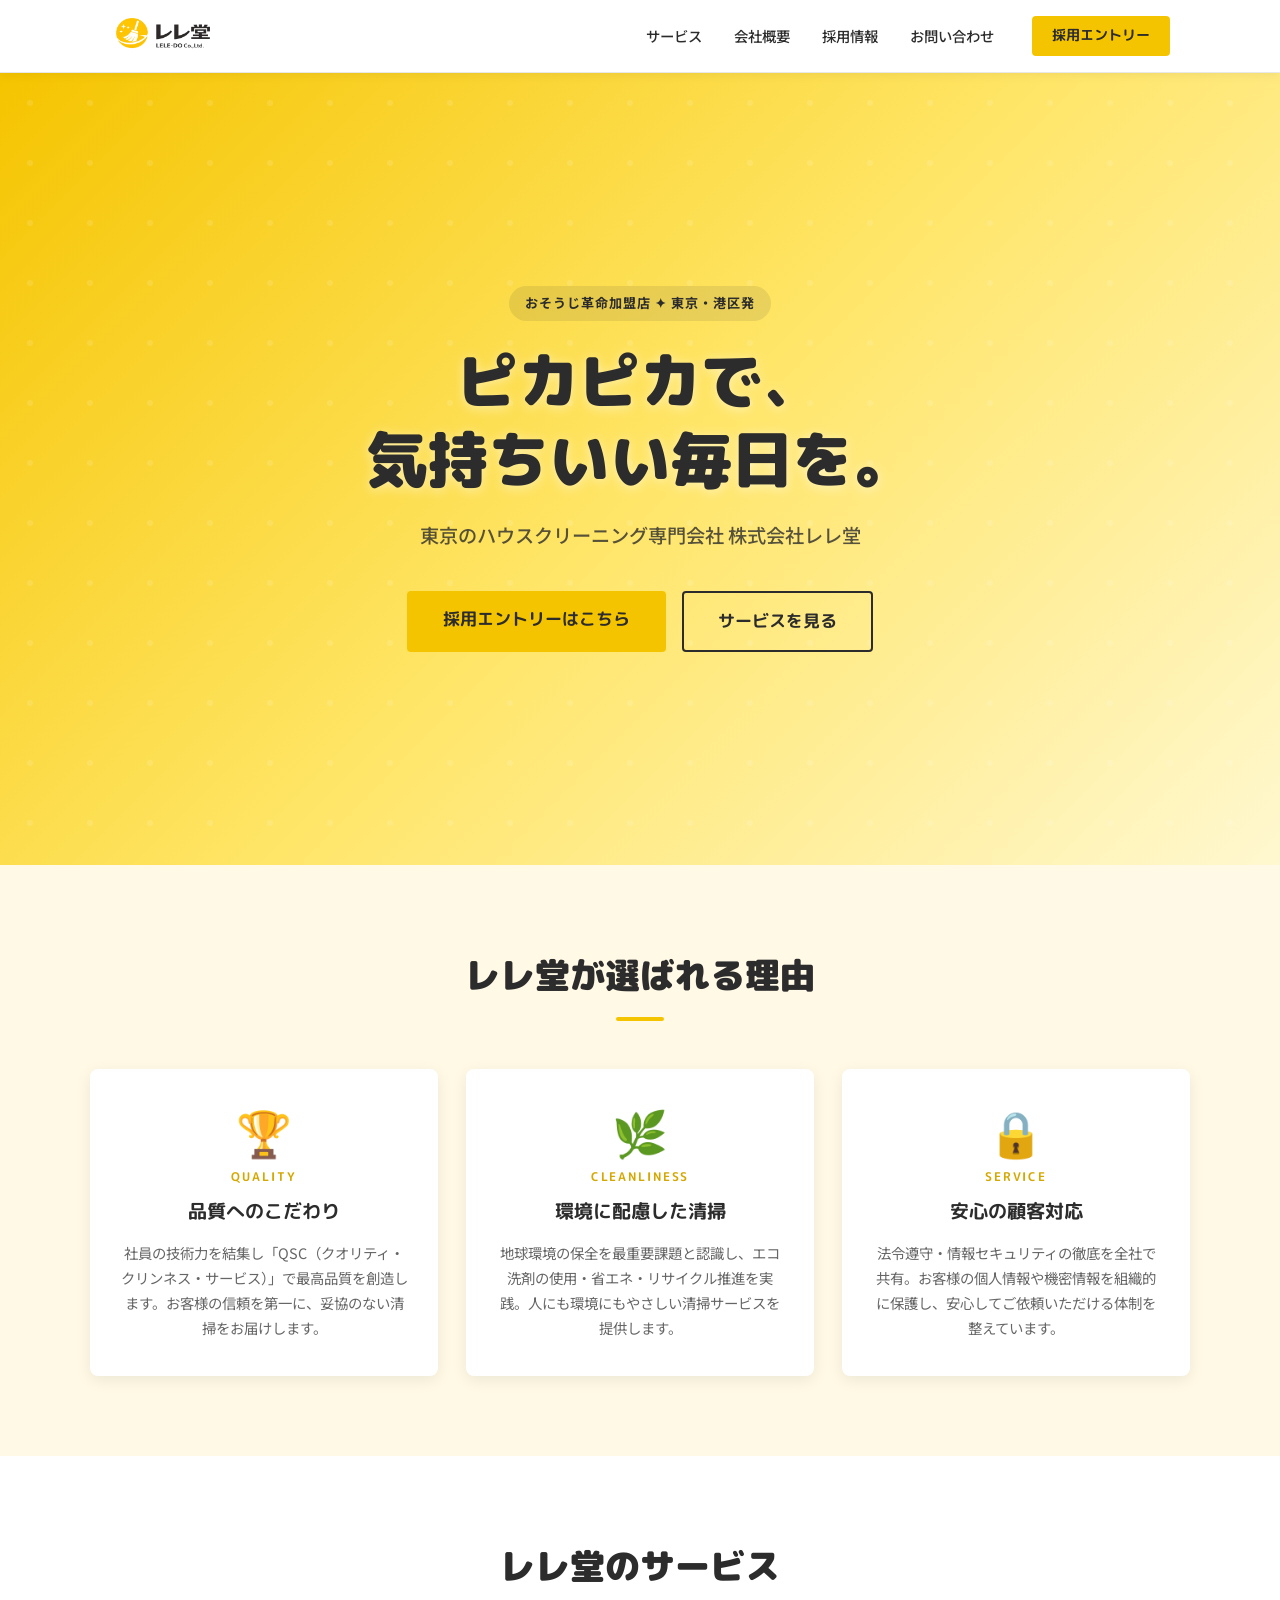
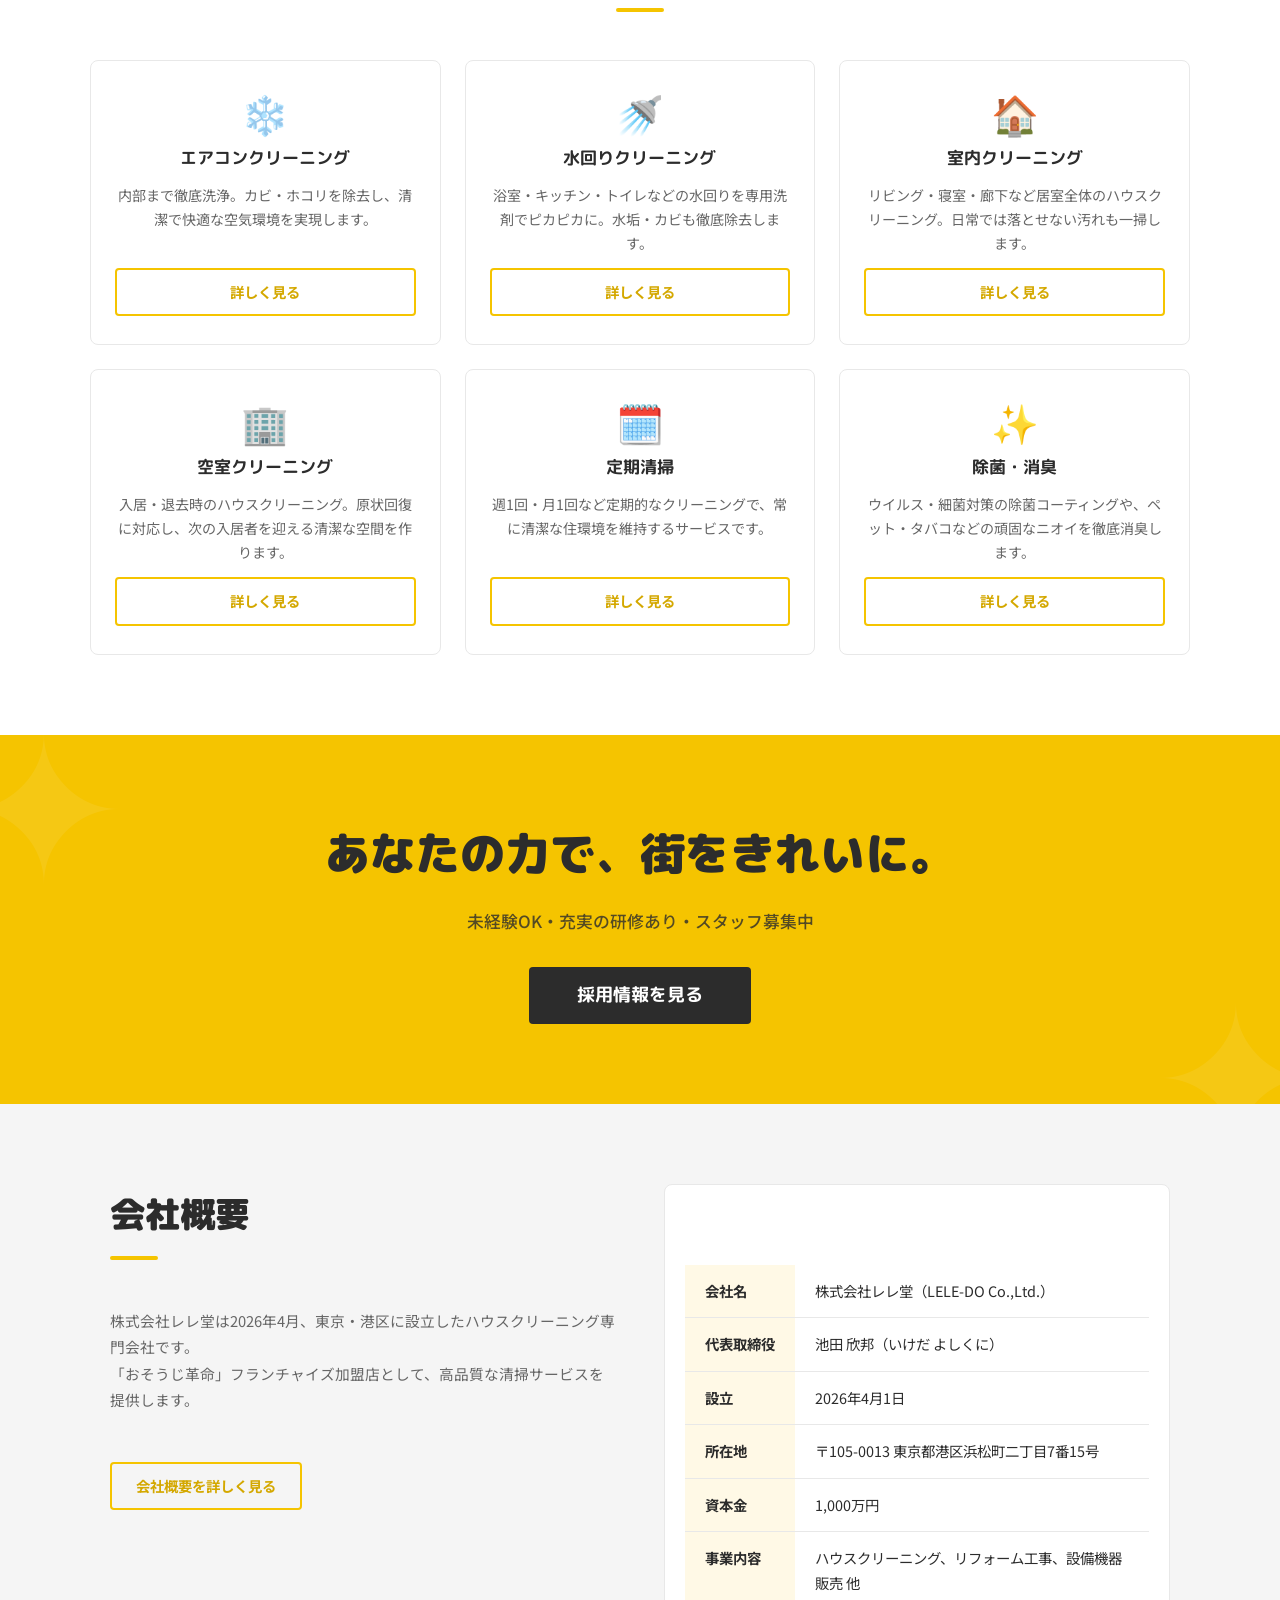
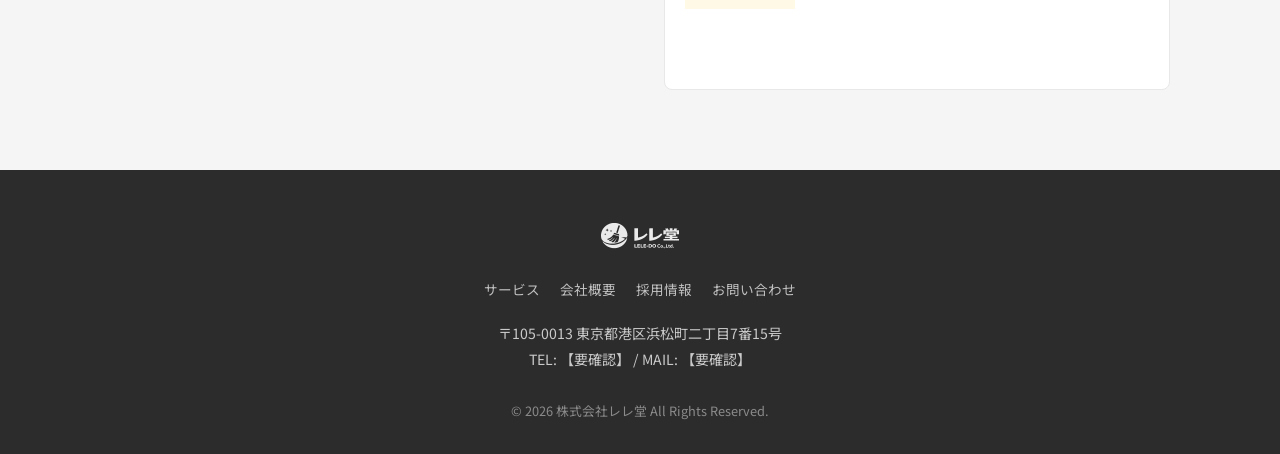
==== index.html @ 49ca3d60 "initial commit: レレ堂 Webサイト初回実装" ====
<!DOCTYPE html>
<html lang="ja">
<head>
  <meta charset="UTF-8">
  <meta name="viewport" content="width=device-width, initial-scale=1.0">
  <meta name="description" content="株式会社レレ堂は東京を拠点とするハウスクリーニング専門会社です。QSC（クオリティ・クリンネス・サービス）で最高品質の清掃サービスをご提供します。">
  <link rel="icon" href="images/logo_icon.png" type="image/png">
  <title>株式会社レレ堂 | ハウスクリーニング専門 東京</title>
  <link rel="stylesheet" href="css/style.css">
</head>
<body>

  <!-- ===================== ヘッダー ===================== -->
  <header class="site-header">
    <div class="header-inner">
      <a href="index.html" class="logo">
        <img src="images/logo_full.png" alt="レレ堂" height="48">
      </a>
      <nav class="global-nav">
        <ul>
          <li><a href="service.html">サービス</a></li>
          <li><a href="company.html">会社概要</a></li>
          <li><a href="recruit.html">採用情報</a></li>
          <li><a href="contact.html">お問い合わせ</a></li>
        </ul>
      </nav>
      <a href="recruit.html#entry" class="btn-primary btn-header-cta">採用エントリー</a>
      <button class="hamburger" aria-label="メニューを開く" aria-expanded="false">☰</button>
    </div>
    <!-- モバイルナビ -->
    <nav class="mobile-nav" aria-label="モバイルメニュー">
      <ul>
        <li><a href="service.html">サービス</a></li>
        <li><a href="company.html">会社概要</a></li>
        <li><a href="recruit.html">採用情報</a></li>
        <li><a href="contact.html">お問い合わせ</a></li>
      </ul>
      <a href="recruit.html#entry" class="btn-primary">採用エントリー</a>
    </nav>
  </header>

  <main>

    <!-- ===================== ヒーローセクション ===================== -->
    <section class="hero">
      <div class="hero-inner fade-in">
        <span class="hero-badge">おそうじ革命加盟店 ✦ 東京・港区発</span>
        <h1>ピカピカで、<br>気持ちいい毎日を。</h1>
        <p>東京のハウスクリーニング専門会社 株式会社レレ堂</p>
        <div class="hero-cta">
          <a href="recruit.html#entry" class="btn-primary">採用エントリーはこちら</a>
          <a href="service.html" class="btn-secondary">サービスを見る</a>
        </div>
      </div>
    </section>

    <!-- ===================== 特徴3点セクション ===================== -->
    <section class="features">
      <h2 class="section-title fade-in">レレ堂が選ばれる理由</h2>
      <div class="features-grid">

        <div class="feature-card fade-in fade-in-delay-1">
          <div class="feature-icon">🏆</div>
          <div class="feature-label">Quality</div>
          <h3>品質へのこだわり</h3>
          <p>社員の技術力を結集し「QSC（クオリティ・クリンネス・サービス）」で最高品質を創造します。お客様の信頼を第一に、妥協のない清掃をお届けします。</p>
        </div>

        <div class="feature-card fade-in fade-in-delay-2">
          <div class="feature-icon">🌿</div>
          <div class="feature-label">Cleanliness</div>
          <h3>環境に配慮した清掃</h3>
          <p>地球環境の保全を最重要課題と認識し、エコ洗剤の使用・省エネ・リサイクル推進を実践。人にも環境にもやさしい清掃サービスを提供します。</p>
        </div>

        <div class="feature-card fade-in fade-in-delay-3">
          <div class="feature-icon">🔒</div>
          <div class="feature-label">Service</div>
          <h3>安心の顧客対応</h3>
          <p>法令遵守・情報セキュリティの徹底を全社で共有。お客様の個人情報や機密情報を組織的に保護し、安心してご依頼いただける体制を整えています。</p>
        </div>

      </div>
    </section>

    <!-- ===================== サービス概要セクション ===================== -->
    <section class="services-section">
      <h2 class="section-title fade-in">レレ堂のサービス</h2>
      <div class="services-grid">

        <div class="service-card fade-in fade-in-delay-1">
          <div class="service-icon">❄️</div>
          <h3>エアコンクリーニング</h3>
          <p>内部まで徹底洗浄。カビ・ホコリを除去し、清潔で快適な空気環境を実現します。</p>
          <a href="service.html" class="btn-outline">詳しく見る</a>
        </div>

        <div class="service-card fade-in fade-in-delay-2">
          <div class="service-icon">🚿</div>
          <h3>水回りクリーニング</h3>
          <p>浴室・キッチン・トイレなどの水回りを専用洗剤でピカピカに。水垢・カビも徹底除去します。</p>
          <a href="service.html" class="btn-outline">詳しく見る</a>
        </div>

        <div class="service-card fade-in fade-in-delay-3">
          <div class="service-icon">🏠</div>
          <h3>室内クリーニング</h3>
          <p>リビング・寝室・廊下など居室全体のハウスクリーニング。日常では落とせない汚れも一掃します。</p>
          <a href="service.html" class="btn-outline">詳しく見る</a>
        </div>

        <div class="service-card fade-in fade-in-delay-1">
          <div class="service-icon">🏢</div>
          <h3>空室クリーニング</h3>
          <p>入居・退去時のハウスクリーニング。原状回復に対応し、次の入居者を迎える清潔な空間を作ります。</p>
          <a href="service.html" class="btn-outline">詳しく見る</a>
        </div>

        <div class="service-card fade-in fade-in-delay-2">
          <div class="service-icon">🗓️</div>
          <h3>定期清掃</h3>
          <p>週1回・月1回など定期的なクリーニングで、常に清潔な住環境を維持するサービスです。</p>
          <a href="service.html" class="btn-outline">詳しく見る</a>
        </div>

        <div class="service-card fade-in fade-in-delay-3">
          <div class="service-icon">✨</div>
          <h3>除菌・消臭</h3>
          <p>ウイルス・細菌対策の除菌コーティングや、ペット・タバコなどの頑固なニオイを徹底消臭します。</p>
          <a href="service.html" class="btn-outline">詳しく見る</a>
        </div>

      </div>
    </section>

    <!-- ===================== 採用バナーセクション ===================== -->
    <section class="recruit-banner">
      <div class="recruit-banner-inner fade-in">
        <h2>あなたの力で、街をきれいに。</h2>
        <p>未経験OK・充実の研修あり・スタッフ募集中</p>
        <a href="recruit.html" class="btn-primary">採用情報を見る</a>
      </div>
    </section>

    <!-- ===================== 会社概要（簡易）セクション ===================== -->
    <section class="company-brief">
      <div class="container">
        <div class="company-brief-text fade-in">
          <h2 class="section-title left">会社概要</h2>
          <p style="font-size:0.92rem; color:var(--color-text-light); margin-bottom:24px; line-height:1.8;">
            株式会社レレ堂は2026年4月、東京・港区に設立したハウスクリーニング専門会社です。<br>
            「おそうじ革命」フランチャイズ加盟店として、高品質な清掃サービスを提供します。
          </p>
          <a href="company.html" class="btn-outline company-brief-cta">会社概要を詳しく見る</a>
        </div>

        <div class="fade-in fade-in-delay-2">
          <dl class="company-brief">
            <dt>会社名</dt>
            <dd>株式会社レレ堂（LELE-DO Co.,Ltd.）</dd>
            <dt>代表取締役</dt>
            <dd>池田 欣邦（いけだ よしくに）</dd>
            <dt>設立</dt>
            <dd>2026年4月1日</dd>
            <dt>所在地</dt>
            <dd>〒105-0013 東京都港区浜松町二丁目7番15号</dd>
            <dt>資本金</dt>
            <dd>1,000万円</dd>
            <dt>事業内容</dt>
            <dd>ハウスクリーニング、リフォーム工事、設備機器販売 他</dd>
          </dl>
        </div>
      </div>
    </section>

  </main>

  <!-- ===================== フッター ===================== -->
  <footer class="site-footer">
    <div class="footer-inner">
      <img src="images/logo_full.png" alt="レレ堂">
      <nav class="footer-nav">
        <a href="service.html">サービス</a>
        <a href="company.html">会社概要</a>
        <a href="recruit.html">採用情報</a>
        <a href="contact.html">お問い合わせ</a>
      </nav>
      <address>
        〒105-0013 東京都港区浜松町二丁目7番15号<br>
        TEL: 【要確認】 / MAIL: 【要確認】
      </address>
      <p class="copyright">&copy; 2026 株式会社レレ堂 All Rights Reserved.</p>
    </div>
  </footer>

  <script src="js/main.js"></script>
</body>
</html>
---- css/style.css ----
/* =====================================================
   株式会社レレ堂 共通スタイルシート
   style.css — 全ページ共通
   ===================================================== */

/* Google Fonts */
@import url('https://fonts.googleapis.com/css2?family=M+PLUS+Rounded+1c:wght@400;700;900&family=Noto+Sans+JP:wght@400;500;700&display=swap');

/* =====================================================
   CSS変数（デザインシステム）
   ===================================================== */
:root {
  --color-primary:      #F5C400;
  --color-primary-dark: #D4A800;
  --color-text:         #2C2C2C;
  --color-text-light:   #666666;
  --color-bg:           #FFFFFF;
  --color-bg-light:     #FFF9E6;
  --color-bg-gray:      #F5F5F5;
  --color-border:       #E8E8E8;
  --color-cta:          #F5C400;
  --color-cta-text:     #2C2C2C;

  --font-body:     'Noto Sans JP', sans-serif;
  --font-heading:  'M PLUS Rounded 1c', sans-serif;

  --max-width: 1100px;
  --section-padding: 80px 20px;
  --border-radius: 8px;
  --shadow: 0 4px 16px rgba(0,0,0,0.08);
  --shadow-hover: 0 8px 28px rgba(0,0,0,0.13);

  --transition: 0.2s ease;
}

/* =====================================================
   リセット & ベーススタイル
   ===================================================== */
*, *::before, *::after {
  box-sizing: border-box;
  margin: 0;
  padding: 0;
}

html {
  scroll-behavior: smooth;
  font-size: 16px;
}

body {
  font-family: var(--font-body);
  color: var(--color-text);
  background: var(--color-bg);
  line-height: 1.7;
  -webkit-font-smoothing: antialiased;
}

img {
  max-width: 100%;
  height: auto;
  display: block;
}

a {
  color: inherit;
  text-decoration: none;
  transition: color var(--transition);
}

ul, ol {
  list-style: none;
}

address {
  font-style: normal;
}

/* =====================================================
   ユーティリティ
   ===================================================== */
.container {
  max-width: var(--max-width);
  margin: 0 auto;
  padding: 0 20px;
}

.section-title {
  font-family: var(--font-heading);
  font-size: clamp(1.6rem, 3.5vw, 2.2rem);
  font-weight: 900;
  color: var(--color-text);
  text-align: center;
  margin-bottom: 48px;
  position: relative;
}

.section-title::after {
  content: '';
  display: block;
  width: 48px;
  height: 4px;
  background: var(--color-primary);
  border-radius: 2px;
  margin: 12px auto 0;
}

.section-title.left {
  text-align: left;
}
.section-title.left::after {
  margin-left: 0;
}

/* =====================================================
   ボタン
   ===================================================== */
.btn-primary {
  display: inline-block;
  background: var(--color-primary);
  color: var(--color-cta-text);
  padding: 14px 32px;
  border-radius: 4px;
  font-family: var(--font-heading);
  font-weight: 700;
  font-size: 1rem;
  border: none;
  cursor: pointer;
  transition: background var(--transition), transform var(--transition), box-shadow var(--transition);
  text-align: center;
  line-height: 1.4;
}

.btn-primary:hover {
  background: var(--color-primary-dark);
  transform: translateY(-2px);
  box-shadow: 0 6px 20px rgba(245, 196, 0, 0.35);
}

.btn-primary:active {
  transform: translateY(0);
}

.btn-secondary {
  display: inline-block;
  background: transparent;
  color: var(--color-text);
  padding: 13px 30px;
  border-radius: 4px;
  font-family: var(--font-heading);
  font-weight: 700;
  font-size: 1rem;
  border: 2px solid var(--color-text);
  cursor: pointer;
  transition: all var(--transition);
  text-align: center;
}

.btn-secondary:hover {
  background: var(--color-text);
  color: #fff;
  transform: translateY(-2px);
}

.btn-outline {
  display: inline-block;
  background: transparent;
  color: var(--color-primary-dark);
  padding: 10px 24px;
  border-radius: 4px;
  font-weight: 700;
  font-size: 0.9rem;
  border: 2px solid var(--color-primary);
  cursor: pointer;
  transition: all var(--transition);
}

.btn-outline:hover {
  background: var(--color-primary);
  color: var(--color-text);
}

/* =====================================================
   ヘッダー
   ===================================================== */
.site-header {
  position: sticky;
  top: 0;
  z-index: 1000;
  background: var(--color-bg);
  border-bottom: 1px solid var(--color-border);
  box-shadow: 0 2px 10px rgba(0,0,0,0.06);
}

.header-inner {
  max-width: var(--max-width);
  margin: 0 auto;
  padding: 0 20px;
  display: flex;
  align-items: center;
  gap: 24px;
  height: 72px;
}

.logo {
  flex-shrink: 0;
  display: flex;
  align-items: center;
}

.logo img {
  height: 48px;
  width: auto;
}

.global-nav {
  flex: 1;
}

.global-nav ul {
  display: flex;
  gap: 4px;
  justify-content: flex-end;
  align-items: center;
}

.global-nav a {
  font-size: 0.9rem;
  font-weight: 500;
  padding: 8px 14px;
  border-radius: 4px;
  color: var(--color-text);
  transition: background var(--transition), color var(--transition);
  white-space: nowrap;
}

.global-nav a:hover {
  background: var(--color-bg-light);
  color: var(--color-primary-dark);
}

.global-nav a.active {
  color: var(--color-primary-dark);
  font-weight: 700;
}

.btn-header-cta {
  flex-shrink: 0;
  padding: 10px 20px;
  font-size: 0.88rem;
  white-space: nowrap;
}

.hamburger {
  display: none;
  background: none;
  border: none;
  cursor: pointer;
  font-size: 1.5rem;
  padding: 8px;
  color: var(--color-text);
  margin-left: auto;
  line-height: 1;
}

/* モバイルナビ */
.mobile-nav {
  display: none;
  background: var(--color-bg);
  border-bottom: 1px solid var(--color-border);
  padding: 16px 20px 24px;
}

.mobile-nav.is-open {
  display: block;
}

.mobile-nav ul {
  display: flex;
  flex-direction: column;
  gap: 4px;
}

.mobile-nav a {
  display: block;
  padding: 12px 16px;
  font-weight: 500;
  border-radius: 4px;
  transition: background var(--transition);
}

.mobile-nav a:hover {
  background: var(--color-bg-light);
}

.mobile-nav .btn-primary {
  display: block;
  text-align: center;
  margin-top: 12px;
}

/* =====================================================
   フッター
   ===================================================== */
.site-footer {
  background: var(--color-text);
  color: #fff;
  padding: 48px 20px 32px;
}

.footer-inner {
  max-width: var(--max-width);
  margin: 0 auto;
  display: flex;
  flex-direction: column;
  align-items: center;
  gap: 20px;
  text-align: center;
}

.footer-inner img {
  height: 40px;
  width: auto;
  /* ロゴを白抜きに見せるためのフィルター（ロゴがダーク背景に映えるよう） */
  filter: brightness(0) invert(1);
  opacity: 0.9;
}

.footer-inner address {
  font-size: 0.88rem;
  color: rgba(255,255,255,0.75);
  line-height: 1.8;
}

.footer-nav {
  display: flex;
  gap: 20px;
  flex-wrap: wrap;
  justify-content: center;
}

.footer-nav a {
  color: rgba(255,255,255,0.7);
  font-size: 0.85rem;
  transition: color var(--transition);
}

.footer-nav a:hover {
  color: var(--color-primary);
}

.copyright {
  font-size: 0.8rem;
  color: rgba(255,255,255,0.45);
  margin-top: 8px;
}

/* =====================================================
   アニメーション（フェードイン）
   ===================================================== */
.fade-in {
  opacity: 0;
  transform: translateY(24px);
  transition: opacity 0.6s ease, transform 0.6s ease;
}

.fade-in.is-visible {
  opacity: 1;
  transform: translateY(0);
}

.fade-in-delay-1 { transition-delay: 0.1s; }
.fade-in-delay-2 { transition-delay: 0.2s; }
.fade-in-delay-3 { transition-delay: 0.3s; }
.fade-in-delay-4 { transition-delay: 0.4s; }

/* =====================================================
   ページヘッダー（各ページ共通）
   ===================================================== */
.page-header {
  background: linear-gradient(135deg, var(--color-primary) 0%, #ffe066 100%);
  padding: 64px 20px 56px;
  text-align: center;
}

.page-header h1 {
  font-family: var(--font-heading);
  font-size: clamp(1.8rem, 4vw, 2.8rem);
  font-weight: 900;
  color: var(--color-text);
  margin-bottom: 12px;
}

.page-header p {
  font-size: 1rem;
  color: rgba(44,44,44,0.75);
}

/* =====================================================
   INDEX — ヒーローセクション
   ===================================================== */
.hero {
  min-height: 88vh;
  display: flex;
  align-items: center;
  justify-content: center;
  background: linear-gradient(135deg, var(--color-primary) 0%, #ffe566 50%, #fff8d0 100%);
  padding: 80px 20px;
  position: relative;
  overflow: hidden;
}

.hero::before {
  content: '';
  position: absolute;
  inset: 0;
  background: url("data:image/svg+xml,%3Csvg width='60' height='60' viewBox='0 0 60 60' xmlns='http://www.w3.org/2000/svg'%3E%3Cg fill='none' fill-rule='evenodd'%3E%3Cg fill='%23ffffff' fill-opacity='0.12'%3E%3Ccircle cx='30' cy='30' r='3'/%3E%3C/g%3E%3C/g%3E%3C/svg%3E");
  pointer-events: none;
}

.hero-inner {
  max-width: 780px;
  text-align: center;
  position: relative;
  z-index: 1;
}

.hero-badge {
  display: inline-block;
  background: rgba(44,44,44,0.1);
  color: var(--color-text);
  font-size: 0.82rem;
  font-weight: 700;
  padding: 6px 16px;
  border-radius: 999px;
  margin-bottom: 20px;
  letter-spacing: 0.08em;
}

.hero h1 {
  font-family: var(--font-heading);
  font-size: clamp(2.2rem, 6vw, 3.8rem);
  font-weight: 900;
  color: var(--color-text);
  line-height: 1.3;
  margin-bottom: 20px;
  text-shadow: 0 2px 12px rgba(255,255,255,0.5);
}

.hero p {
  font-size: clamp(1rem, 2vw, 1.2rem);
  color: rgba(44,44,44,0.8);
  margin-bottom: 40px;
  font-weight: 500;
}

.hero-cta {
  display: flex;
  gap: 16px;
  justify-content: center;
  flex-wrap: wrap;
}

.hero-cta .btn-primary {
  font-size: 1.05rem;
  padding: 16px 36px;
}

.hero-cta .btn-secondary {
  font-size: 1.05rem;
  padding: 14px 34px;
}

/* =====================================================
   INDEX — 特徴3点セクション
   ===================================================== */
.features {
  background: var(--color-bg-light);
  padding: var(--section-padding);
}

.features-grid {
  max-width: var(--max-width);
  margin: 0 auto;
  display: grid;
  grid-template-columns: repeat(3, 1fr);
  gap: 28px;
}

.feature-card {
  background: var(--color-bg);
  border-radius: var(--border-radius);
  padding: 40px 28px 36px;
  text-align: center;
  box-shadow: var(--shadow);
  transition: transform var(--transition), box-shadow var(--transition);
}

.feature-card:hover {
  transform: translateY(-6px);
  box-shadow: var(--shadow-hover);
}

.feature-icon {
  font-size: 2.8rem;
  margin-bottom: 12px;
  line-height: 1;
}

.feature-label {
  font-family: var(--font-heading);
  font-size: 0.78rem;
  font-weight: 700;
  letter-spacing: 0.15em;
  color: var(--color-primary-dark);
  text-transform: uppercase;
  margin-bottom: 8px;
}

.feature-card h3 {
  font-family: var(--font-heading);
  font-size: 1.2rem;
  font-weight: 700;
  margin-bottom: 12px;
  color: var(--color-text);
}

.feature-card p {
  font-size: 0.9rem;
  color: var(--color-text-light);
  line-height: 1.75;
}

/* =====================================================
   INDEX — サービス概要セクション
   ===================================================== */
.services-section {
  padding: var(--section-padding);
  background: var(--color-bg);
}

.services-grid {
  max-width: var(--max-width);
  margin: 0 auto;
  display: grid;
  grid-template-columns: repeat(3, 1fr);
  gap: 24px;
}

.service-card {
  background: var(--color-bg);
  border: 1px solid var(--color-border);
  border-radius: var(--border-radius);
  padding: 32px 24px 28px;
  text-align: center;
  transition: transform var(--transition), box-shadow var(--transition), border-color var(--transition);
  display: flex;
  flex-direction: column;
  gap: 12px;
}

.service-card:hover {
  transform: translateY(-5px);
  box-shadow: var(--shadow-hover);
  border-color: var(--color-primary);
}

.service-icon {
  font-size: 2.4rem;
  line-height: 1;
}

.service-card h3 {
  font-family: var(--font-heading);
  font-size: 1.05rem;
  font-weight: 700;
  color: var(--color-text);
}

.service-card p {
  font-size: 0.88rem;
  color: var(--color-text-light);
  line-height: 1.7;
  flex: 1;
}

/* =====================================================
   INDEX — 採用バナーセクション
   ===================================================== */
.recruit-banner {
  background: var(--color-primary);
  padding: 80px 20px;
  text-align: center;
  position: relative;
  overflow: hidden;
}

.recruit-banner::before {
  content: '✦';
  position: absolute;
  font-size: 200px;
  color: rgba(255,255,255,0.08);
  top: -40px;
  left: -40px;
  line-height: 1;
  pointer-events: none;
}

.recruit-banner::after {
  content: '✦';
  position: absolute;
  font-size: 200px;
  color: rgba(255,255,255,0.08);
  bottom: -60px;
  right: -40px;
  line-height: 1;
  pointer-events: none;
}

.recruit-banner-inner {
  position: relative;
  z-index: 1;
  max-width: 680px;
  margin: 0 auto;
}

.recruit-banner h2 {
  font-family: var(--font-heading);
  font-size: clamp(1.8rem, 4vw, 2.8rem);
  font-weight: 900;
  color: var(--color-text);
  margin-bottom: 16px;
}

.recruit-banner p {
  font-size: 1.05rem;
  color: rgba(44,44,44,0.8);
  margin-bottom: 32px;
  font-weight: 500;
}

.recruit-banner .btn-primary {
  background: var(--color-text);
  color: #fff;
  font-size: 1.1rem;
  padding: 16px 48px;
}

.recruit-banner .btn-primary:hover {
  background: #444;
  box-shadow: 0 8px 24px rgba(44,44,44,0.3);
}

/* =====================================================
   INDEX — 会社概要（簡易）
   ===================================================== */
.company-brief {
  padding: var(--section-padding);
  background: var(--color-bg-gray);
}

.company-brief .container {
  display: grid;
  grid-template-columns: 1fr 1fr;
  gap: 48px;
  align-items: start;
  max-width: var(--max-width);
  margin: 0 auto;
}

.company-brief-text .section-title {
  text-align: left;
}
.company-brief-text .section-title::after {
  margin-left: 0;
}

.company-brief dl {
  display: grid;
  grid-template-columns: auto 1fr;
  gap: 0;
  border: 1px solid var(--color-border);
  border-radius: var(--border-radius);
  overflow: hidden;
  background: var(--color-bg);
}

.company-brief dt,
.company-brief dd {
  padding: 14px 20px;
  font-size: 0.9rem;
  border-bottom: 1px solid var(--color-border);
}

.company-brief dt {
  background: var(--color-bg-light);
  font-weight: 700;
  color: var(--color-text);
  white-space: nowrap;
}

.company-brief dd {
  color: var(--color-text);
}

.company-brief dl > *:last-child,
.company-brief dl > *:nth-last-child(2) {
  border-bottom: none;
}

.company-brief-cta {
  margin-top: 24px;
}

/* =====================================================
   SERVICE ページ
   ===================================================== */
.services-detail {
  padding: var(--section-padding);
}

.services-detail .container {
  max-width: var(--max-width);
  margin: 0 auto;
}

.service-detail-grid {
  display: grid;
  grid-template-columns: repeat(2, 1fr);
  gap: 32px;
  margin-bottom: 48px;
}

.service-detail-card {
  background: var(--color-bg);
  border: 1px solid var(--color-border);
  border-radius: var(--border-radius);
  padding: 36px 28px 32px;
  transition: box-shadow var(--transition), border-color var(--transition);
}

.service-detail-card:hover {
  box-shadow: var(--shadow-hover);
  border-color: var(--color-primary);
}

.service-detail-card .service-icon {
  font-size: 3rem;
  margin-bottom: 16px;
}

.service-detail-card h3 {
  font-family: var(--font-heading);
  font-size: 1.25rem;
  font-weight: 700;
  margin-bottom: 12px;
  color: var(--color-text);
}

.service-detail-card p {
  font-size: 0.92rem;
  color: var(--color-text-light);
  line-height: 1.8;
  margin-bottom: 20px;
}

.fc-notice {
  background: var(--color-bg-light);
  border-left: 4px solid var(--color-primary);
  border-radius: 0 var(--border-radius) var(--border-radius) 0;
  padding: 20px 24px;
  font-size: 0.92rem;
  color: var(--color-text);
  font-weight: 500;
  margin-top: 16px;
}

/* =====================================================
   COMPANY ページ
   ===================================================== */
.company-overview {
  padding: var(--section-padding);
}

.company-overview .container {
  max-width: var(--max-width);
  margin: 0 auto;
}

.overview-table {
  width: 100%;
  border-collapse: collapse;
  margin-bottom: 48px;
  background: var(--color-bg);
  border: 1px solid var(--color-border);
  border-radius: var(--border-radius);
  overflow: hidden;
}

.overview-table th,
.overview-table td {
  padding: 16px 24px;
  border-bottom: 1px solid var(--color-border);
  font-size: 0.92rem;
  text-align: left;
  vertical-align: top;
}

.overview-table th {
  background: var(--color-bg-light);
  font-weight: 700;
  width: 180px;
  white-space: nowrap;
}

.overview-table tr:last-child th,
.overview-table tr:last-child td {
  border-bottom: none;
}

.map-section {
  margin-bottom: 48px;
}

.map-section h2 {
  font-family: var(--font-heading);
  font-size: 1.4rem;
  font-weight: 700;
  margin-bottom: 20px;
}

.map-wrapper {
  border-radius: var(--border-radius);
  overflow: hidden;
  border: 1px solid var(--color-border);
}

.map-wrapper iframe {
  width: 100%;
  display: block;
}

.message-section {
  background: var(--color-bg-light);
  border-radius: var(--border-radius);
  padding: 40px 36px;
  margin-bottom: 48px;
}

.message-section h2 {
  font-family: var(--font-heading);
  font-size: 1.4rem;
  font-weight: 700;
  margin-bottom: 20px;
}

.message-section p {
  font-size: 0.95rem;
  line-height: 1.9;
  color: var(--color-text);
  white-space: pre-line;
}

/* 方針アコーディオン */
.policy-section {
  margin-bottom: 48px;
}

.policy-section h2 {
  font-family: var(--font-heading);
  font-size: 1.5rem;
  font-weight: 700;
  margin-bottom: 24px;
}

.policy-tabs {
  display: flex;
  gap: 8px;
  margin-bottom: 0;
  flex-wrap: wrap;
}

.policy-tab-btn {
  padding: 10px 20px;
  background: var(--color-bg-gray);
  border: 1px solid var(--color-border);
  border-bottom: none;
  border-radius: 6px 6px 0 0;
  font-size: 0.88rem;
  font-weight: 700;
  cursor: pointer;
  transition: background var(--transition), color var(--transition);
  font-family: var(--font-body);
  color: var(--color-text-light);
}

.policy-tab-btn.active {
  background: var(--color-bg);
  color: var(--color-text);
  border-color: var(--color-border);
  position: relative;
}

.policy-tab-btn.active::after {
  content: '';
  position: absolute;
  bottom: -1px;
  left: 0;
  right: 0;
  height: 1px;
  background: var(--color-bg);
}

.policy-content {
  border: 1px solid var(--color-border);
  border-radius: 0 var(--border-radius) var(--border-radius) var(--border-radius);
  padding: 28px;
  background: var(--color-bg);
  display: none;
}

.policy-content.active {
  display: block;
}

.policy-content h3 {
  font-family: var(--font-heading);
  font-size: 1.1rem;
  font-weight: 700;
  margin-bottom: 12px;
  color: var(--color-text);
}

.policy-content p {
  font-size: 0.9rem;
  color: var(--color-text-light);
  line-height: 1.85;
  margin-bottom: 12px;
}

.policy-content ul {
  list-style: disc;
  padding-left: 1.5em;
  font-size: 0.9rem;
  color: var(--color-text-light);
  line-height: 1.85;
}

.policy-content ul li {
  margin-bottom: 6px;
}

/* QSC カード */
.qsc-grid {
  display: grid;
  grid-template-columns: repeat(3, 1fr);
  gap: 20px;
  margin-bottom: 48px;
}

.qsc-card {
  background: var(--color-bg-light);
  border-radius: var(--border-radius);
  padding: 28px 20px;
  text-align: center;
  border: 2px solid var(--color-primary);
}

.qsc-card .qsc-letter {
  font-family: var(--font-heading);
  font-size: 2.4rem;
  font-weight: 900;
  color: var(--color-primary-dark);
  line-height: 1;
  margin-bottom: 6px;
}

.qsc-card h3 {
  font-family: var(--font-heading);
  font-size: 1rem;
  font-weight: 700;
  margin-bottom: 8px;
}

.qsc-card p {
  font-size: 0.82rem;
  color: var(--color-text-light);
}

/* =====================================================
   RECRUIT ページ
   ===================================================== */
.recruit-hero {
  background: linear-gradient(135deg, var(--color-primary) 0%, #ffe566 60%, #fff8d0 100%);
  padding: 80px 20px 72px;
  text-align: center;
  position: relative;
  overflow: hidden;
}

.recruit-hero::before {
  content: '';
  position: absolute;
  inset: 0;
  background: url("data:image/svg+xml,%3Csvg width='60' height='60' viewBox='0 0 60 60' xmlns='http://www.w3.org/2000/svg'%3E%3Cg fill='none' fill-rule='evenodd'%3E%3Cg fill='%23ffffff' fill-opacity='0.15'%3E%3Ccircle cx='30' cy='30' r='2'/%3E%3C/g%3E%3C/g%3E%3C/svg%3E");
  pointer-events: none;
}

.recruit-hero-inner {
  position: relative;
  z-index: 1;
  max-width: 700px;
  margin: 0 auto;
}

.recruit-hero h1 {
  font-family: var(--font-heading);
  font-size: clamp(2rem, 5vw, 3.2rem);
  font-weight: 900;
  color: var(--color-text);
  margin-bottom: 16px;
}

.recruit-hero p {
  font-size: 1.05rem;
  color: rgba(44,44,44,0.8);
  margin-bottom: 32px;
  font-weight: 500;
}

/* 働く魅力 */
.appeal-section {
  padding: var(--section-padding);
  background: var(--color-bg-light);
}

.appeal-grid {
  max-width: var(--max-width);
  margin: 0 auto;
  display: grid;
  grid-template-columns: repeat(4, 1fr);
  gap: 24px;
}

.appeal-card {
  background: var(--color-bg);
  border-radius: var(--border-radius);
  padding: 32px 20px 28px;
  text-align: center;
  box-shadow: var(--shadow);
  transition: transform var(--transition), box-shadow var(--transition);
}

.appeal-card:hover {
  transform: translateY(-5px);
  box-shadow: var(--shadow-hover);
}

.appeal-icon {
  font-size: 2.4rem;
  margin-bottom: 12px;
  line-height: 1;
}

.appeal-card h3 {
  font-family: var(--font-heading);
  font-size: 1rem;
  font-weight: 700;
  margin-bottom: 10px;
  color: var(--color-text);
}

.appeal-card p {
  font-size: 0.83rem;
  color: var(--color-text-light);
  line-height: 1.7;
}

/* 募集要項 */
.job-section {
  padding: var(--section-padding);
  background: var(--color-bg);
}

.job-table {
  width: 100%;
  border-collapse: collapse;
  background: var(--color-bg);
  border: 1px solid var(--color-border);
  border-radius: var(--border-radius);
  overflow: hidden;
}

.job-table th,
.job-table td {
  padding: 16px 24px;
  border-bottom: 1px solid var(--color-border);
  font-size: 0.92rem;
  text-align: left;
  vertical-align: top;
}

.job-table th {
  background: var(--color-bg-light);
  font-weight: 700;
  width: 200px;
  white-space: nowrap;
}

.job-table tr:last-child th,
.job-table tr:last-child td {
  border-bottom: none;
}

/* FAQ アコーディオン */
.faq-section {
  padding: var(--section-padding);
  background: var(--color-bg-gray);
}

.faq-list {
  max-width: 800px;
  margin: 0 auto;
}

.faq-item {
  background: var(--color-bg);
  border: 1px solid var(--color-border);
  border-radius: var(--border-radius);
  margin-bottom: 12px;
  overflow: hidden;
}

.faq-question {
  width: 100%;
  display: flex;
  justify-content: space-between;
  align-items: center;
  padding: 20px 24px;
  background: none;
  border: none;
  cursor: pointer;
  font-size: 0.95rem;
  font-weight: 700;
  font-family: var(--font-body);
  color: var(--color-text);
  text-align: left;
  gap: 12px;
  transition: background var(--transition);
}

.faq-question:hover {
  background: var(--color-bg-light);
}

.faq-question .faq-q-mark {
  font-family: var(--font-heading);
  font-size: 1.1rem;
  font-weight: 900;
  color: var(--color-primary-dark);
  flex-shrink: 0;
}

.faq-question .faq-chevron {
  flex-shrink: 0;
  font-size: 1rem;
  transition: transform 0.3s ease;
  color: var(--color-text-light);
}

.faq-item.is-open .faq-chevron {
  transform: rotate(180deg);
}

.faq-answer {
  max-height: 0;
  overflow: hidden;
  transition: max-height 0.3s ease, padding 0.3s ease;
}

.faq-answer-inner {
  padding: 4px 24px 20px 52px;
  font-size: 0.9rem;
  color: var(--color-text-light);
  line-height: 1.8;
}

.faq-item.is-open .faq-answer {
  max-height: 300px;
}

/* エントリーフォーム */
.entry-section {
  padding: var(--section-padding);
  background: var(--color-bg-light);
}

.form-wrapper {
  max-width: 640px;
  margin: 0 auto;
  background: var(--color-bg);
  border-radius: var(--border-radius);
  padding: 48px 40px;
  box-shadow: var(--shadow);
}

/* =====================================================
   CONTACT ページ
   ===================================================== */
.contact-section {
  padding: var(--section-padding);
  background: var(--color-bg);
}

.contact-section .container {
  max-width: var(--max-width);
  margin: 0 auto;
  display: grid;
  grid-template-columns: 1fr 1.5fr;
  gap: 64px;
  align-items: start;
}

.contact-info h2 {
  font-family: var(--font-heading);
  font-size: 1.3rem;
  font-weight: 700;
  margin-bottom: 16px;
}

.contact-info p {
  font-size: 0.9rem;
  color: var(--color-text-light);
  line-height: 1.85;
  margin-bottom: 24px;
}

.contact-info-items {
  display: flex;
  flex-direction: column;
  gap: 16px;
}

.contact-info-item {
  display: flex;
  align-items: flex-start;
  gap: 12px;
  font-size: 0.9rem;
}

.contact-info-item .icon {
  font-size: 1.2rem;
  flex-shrink: 0;
  margin-top: 2px;
}

.contact-form-wrapper {
  background: var(--color-bg-gray);
  border-radius: var(--border-radius);
  padding: 40px 36px;
}

/* =====================================================
   フォーム共通スタイル
   ===================================================== */
.form-group {
  margin-bottom: 24px;
}

.form-group label {
  display: block;
  font-size: 0.88rem;
  font-weight: 700;
  margin-bottom: 8px;
  color: var(--color-text);
}

.form-group label .required {
  background: var(--color-primary);
  color: var(--color-text);
  font-size: 0.72rem;
  font-weight: 700;
  padding: 2px 7px;
  border-radius: 3px;
  margin-left: 6px;
  vertical-align: middle;
}

.form-group label .optional {
  background: var(--color-bg-gray);
  color: var(--color-text-light);
  font-size: 0.72rem;
  font-weight: 700;
  padding: 2px 7px;
  border-radius: 3px;
  margin-left: 6px;
  vertical-align: middle;
}

.form-group input,
.form-group select,
.form-group textarea {
  width: 100%;
  padding: 12px 16px;
  border: 1px solid var(--color-border);
  border-radius: 4px;
  font-size: 0.95rem;
  font-family: var(--font-body);
  color: var(--color-text);
  background: var(--color-bg);
  transition: border-color var(--transition), box-shadow var(--transition);
  appearance: none;
}

.form-group input:focus,
.form-group select:focus,
.form-group textarea:focus {
  outline: none;
  border-color: var(--color-primary);
  box-shadow: 0 0 0 3px rgba(245, 196, 0, 0.2);
}

.form-group textarea {
  resize: vertical;
  min-height: 120px;
}

.form-group select {
  background-image: url("data:image/svg+xml,%3Csvg xmlns='http://www.w3.org/2000/svg' width='12' height='8' viewBox='0 0 12 8'%3E%3Cpath d='M1 1l5 5 5-5' stroke='%23666' stroke-width='1.5' fill='none' stroke-linecap='round'/%3E%3C/svg%3E");
  background-repeat: no-repeat;
  background-position: right 14px center;
  padding-right: 40px;
}

.form-consent {
  display: flex;
  align-items: flex-start;
  gap: 10px;
  margin-bottom: 24px;
}

.form-consent input[type="checkbox"] {
  width: 18px;
  height: 18px;
  flex-shrink: 0;
  margin-top: 2px;
  accent-color: var(--color-primary-dark);
  cursor: pointer;
}

.form-consent label {
  font-size: 0.87rem;
  color: var(--color-text-light);
  line-height: 1.6;
  cursor: pointer;
}

.form-submit {
  text-align: center;
}

.form-submit .btn-primary {
  width: 100%;
  font-size: 1.05rem;
  padding: 16px;
}

/* サンクスメッセージ */
.thanks-message {
  display: none;
  text-align: center;
  padding: 40px 20px;
}

.thanks-message .thanks-icon {
  font-size: 3rem;
  margin-bottom: 16px;
}

.thanks-message h3 {
  font-family: var(--font-heading);
  font-size: 1.4rem;
  font-weight: 700;
  margin-bottom: 12px;
  color: var(--color-text);
}

.thanks-message p {
  font-size: 0.92rem;
  color: var(--color-text-light);
  line-height: 1.8;
}

/* =====================================================
   プライバシーポリシー（簡易）
   ===================================================== */
.privacy-section {
  padding: 48px 20px;
  background: var(--color-bg-gray);
}

.privacy-section .container {
  max-width: 760px;
  margin: 0 auto;
}

.privacy-section h2 {
  font-family: var(--font-heading);
  font-size: 1.2rem;
  font-weight: 700;
  margin-bottom: 20px;
}

.privacy-section p,
.privacy-section li {
  font-size: 0.85rem;
  color: var(--color-text-light);
  line-height: 1.85;
  margin-bottom: 8px;
}

.privacy-section ul {
  list-style: disc;
  padding-left: 1.5em;
  margin-bottom: 12px;
}

/* =====================================================
   フローティングCTAボタン（採用ページ）
   ===================================================== */
.floating-cta {
  position: fixed;
  bottom: 32px;
  right: 32px;
  z-index: 900;
  opacity: 0;
  transform: translateY(16px);
  transition: opacity 0.3s ease, transform 0.3s ease;
  pointer-events: none;
}

.floating-cta.is-visible {
  opacity: 1;
  transform: translateY(0);
  pointer-events: auto;
}

.floating-cta a {
  display: flex;
  align-items: center;
  gap: 8px;
  background: var(--color-text);
  color: #fff;
  padding: 14px 24px;
  border-radius: 999px;
  font-family: var(--font-heading);
  font-weight: 700;
  font-size: 0.95rem;
  box-shadow: 0 6px 24px rgba(44,44,44,0.35);
  transition: background var(--transition), transform var(--transition);
}

.floating-cta a:hover {
  background: #444;
  transform: translateY(-2px);
}

.floating-cta .arrow {
  font-size: 1rem;
}

/* =====================================================
   レスポンシブ対応
   ===================================================== */

/* タブレット（768px〜1023px） */
@media (max-width: 1023px) {
  .features-grid {
    grid-template-columns: repeat(2, 1fr);
  }

  .services-grid {
    grid-template-columns: repeat(2, 1fr);
  }

  .appeal-grid {
    grid-template-columns: repeat(2, 1fr);
  }

  .company-brief .container {
    grid-template-columns: 1fr;
    gap: 32px;
  }

  .contact-section .container {
    grid-template-columns: 1fr;
    gap: 40px;
  }

  .service-detail-grid {
    grid-template-columns: 1fr;
  }

  .qsc-grid {
    grid-template-columns: repeat(3, 1fr);
  }
}

/* モバイル（〜767px） */
@media (max-width: 767px) {
  :root {
    --section-padding: 56px 20px;
  }

  html {
    font-size: 15px;
  }

  /* ヘッダー */
  .global-nav,
  .btn-header-cta {
    display: none;
  }

  .hamburger {
    display: block;
  }

  /* グリッド */
  .features-grid,
  .services-grid,
  .service-detail-grid,
  .appeal-grid,
  .qsc-grid {
    grid-template-columns: 1fr;
  }

  .company-brief .container {
    grid-template-columns: 1fr;
    gap: 28px;
  }

  .contact-section .container {
    grid-template-columns: 1fr;
    gap: 32px;
  }

  /* フォーム */
  .form-wrapper {
    padding: 32px 20px;
  }

  .contact-form-wrapper {
    padding: 28px 20px;
  }

  /* ヒーロー */
  .hero-cta {
    flex-direction: column;
    align-items: center;
  }

  .hero-cta .btn-primary,
  .hero-cta .btn-secondary {
    width: 100%;
    max-width: 320px;
  }

  /* フローティングCTA */
  .floating-cta {
    bottom: 20px;
    right: 16px;
  }

  .floating-cta a {
    padding: 12px 20px;
    font-size: 0.88rem;
  }

  /* 採用テーブル */
  .job-table th {
    width: 120px;
  }

  .overview-table th {
    width: 110px;
  }
}
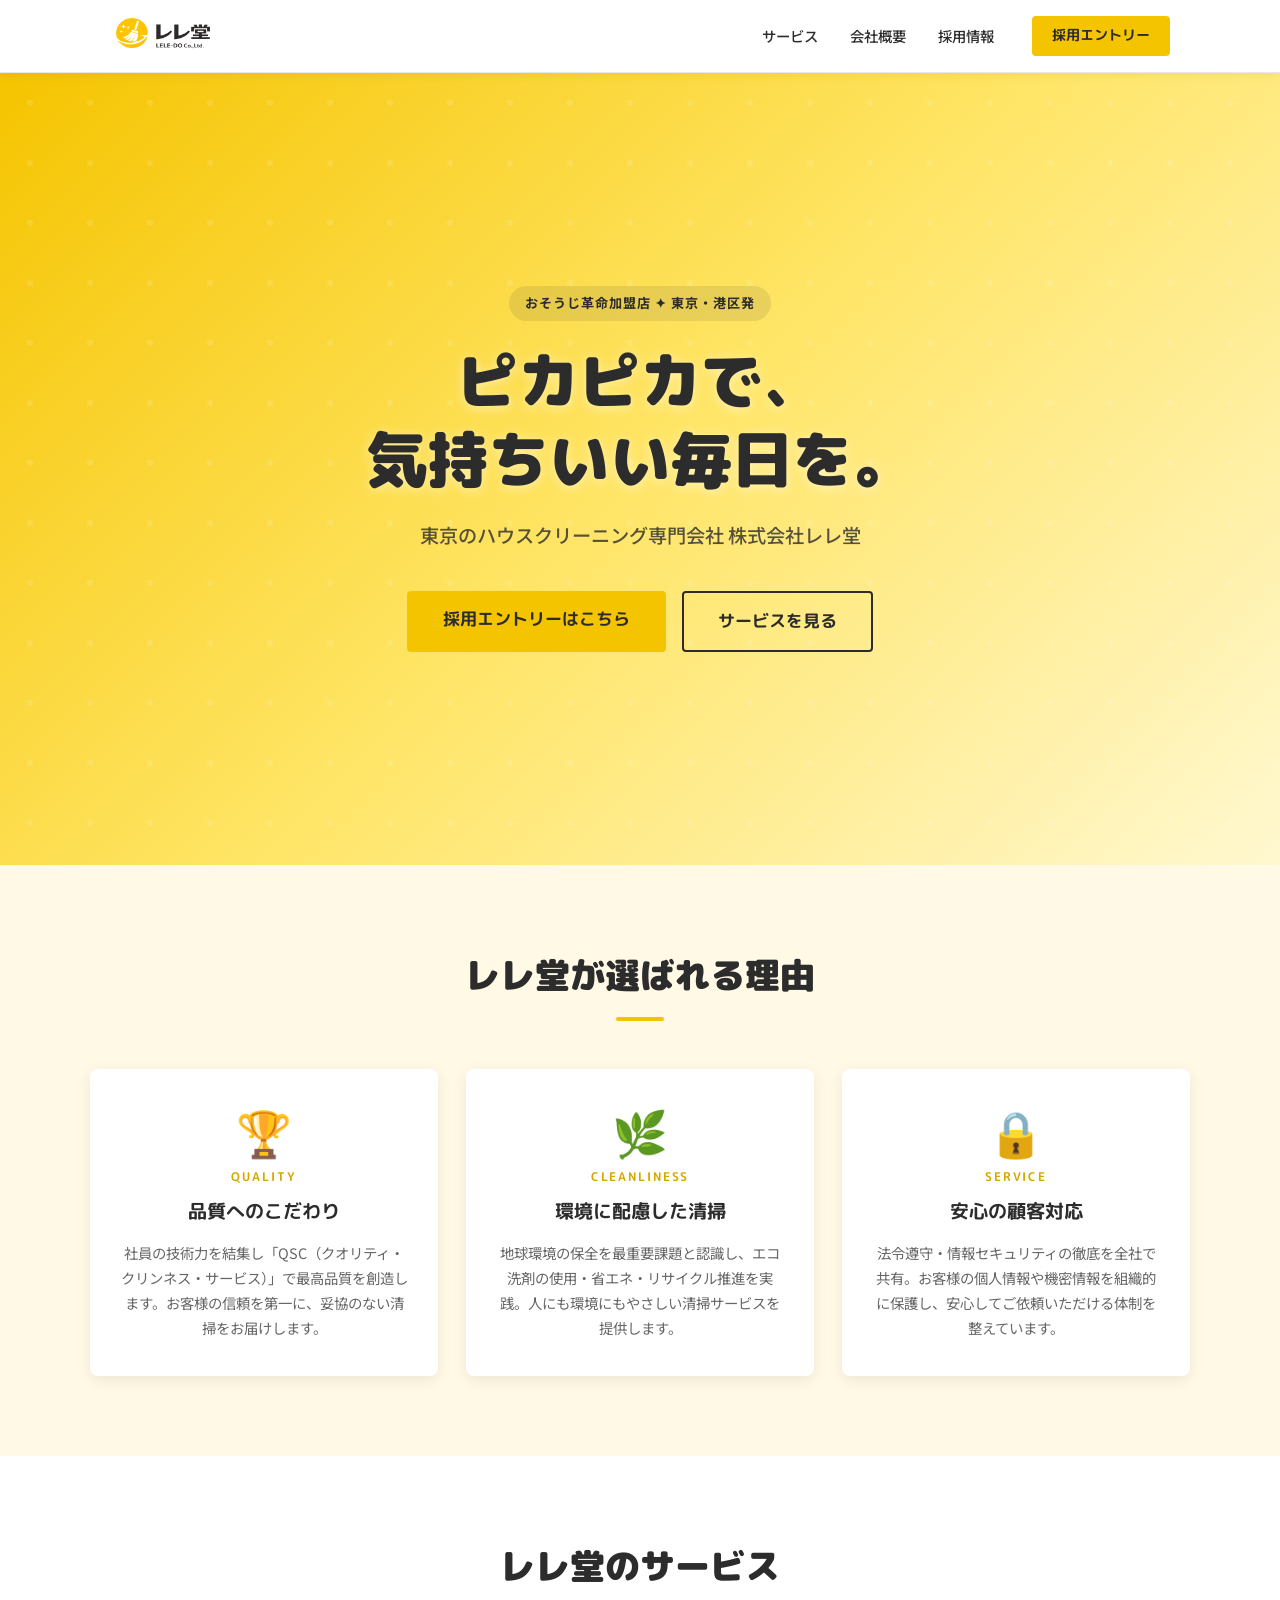
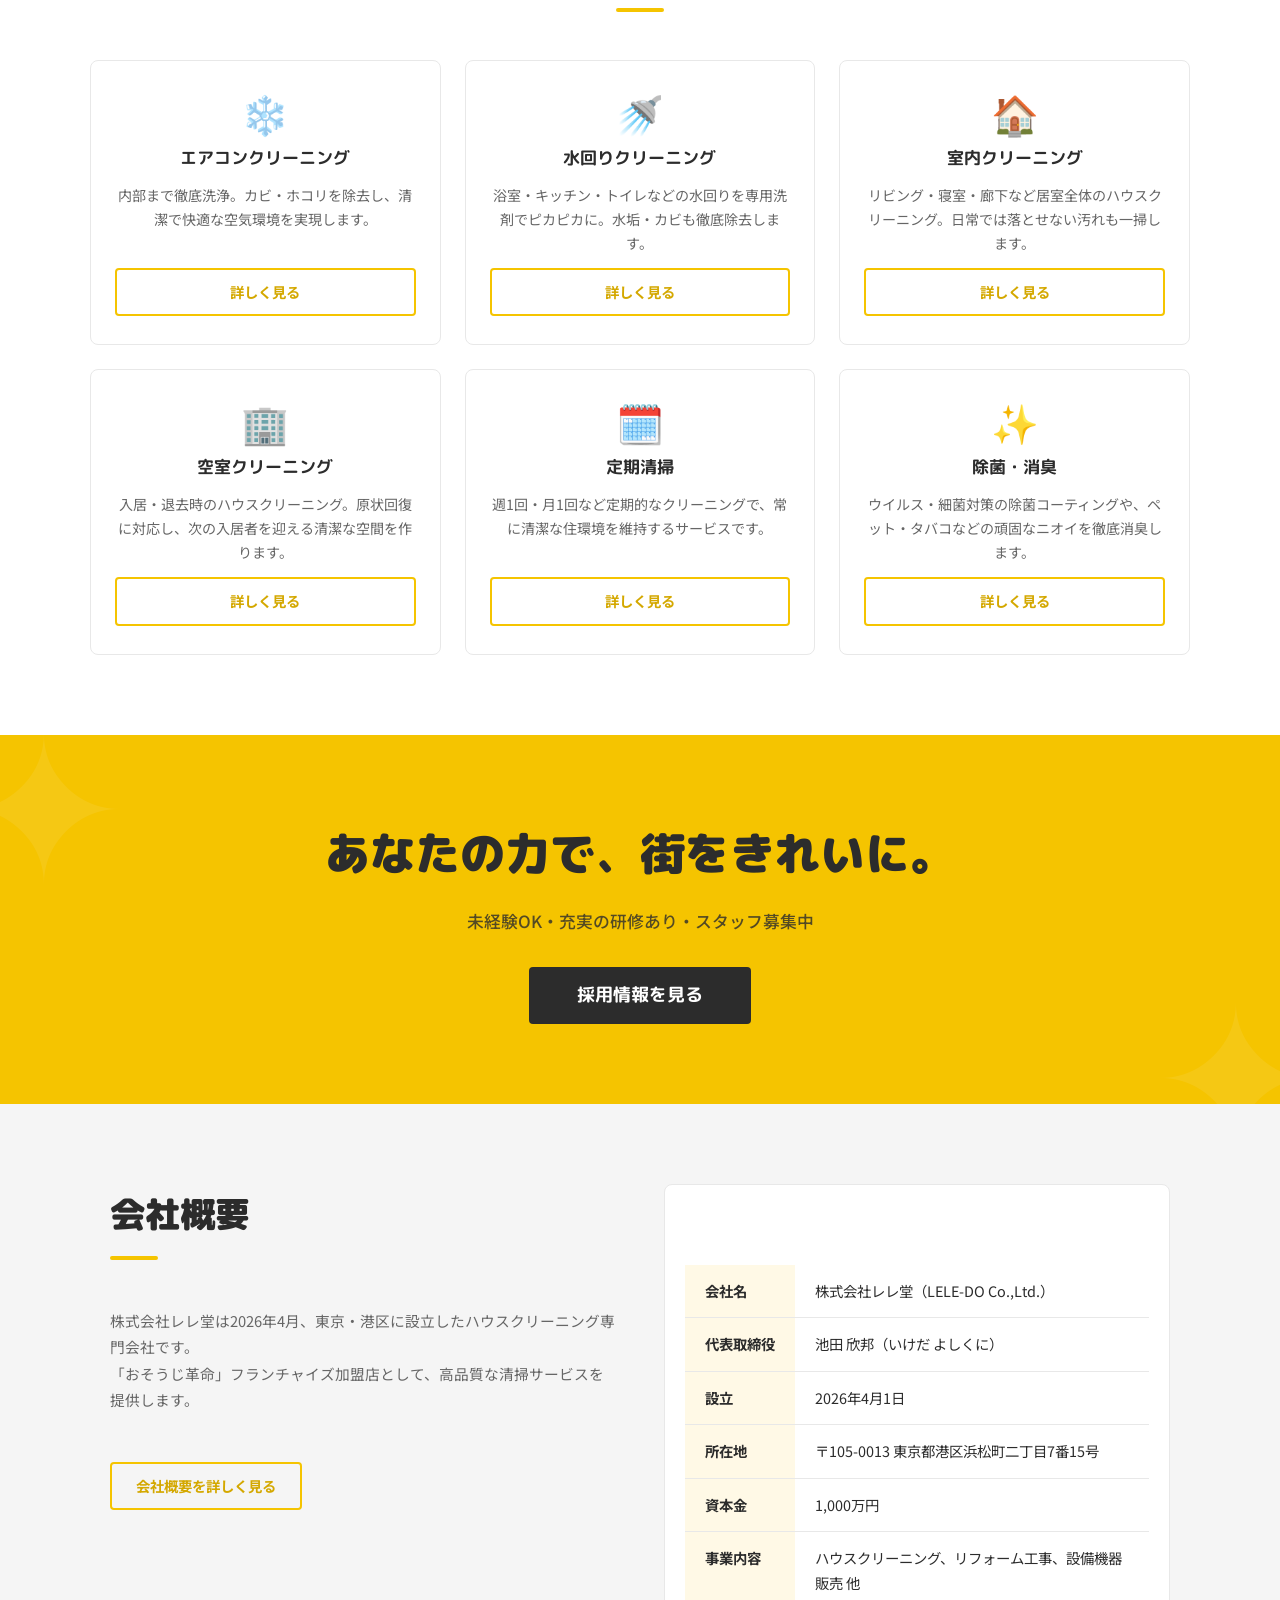
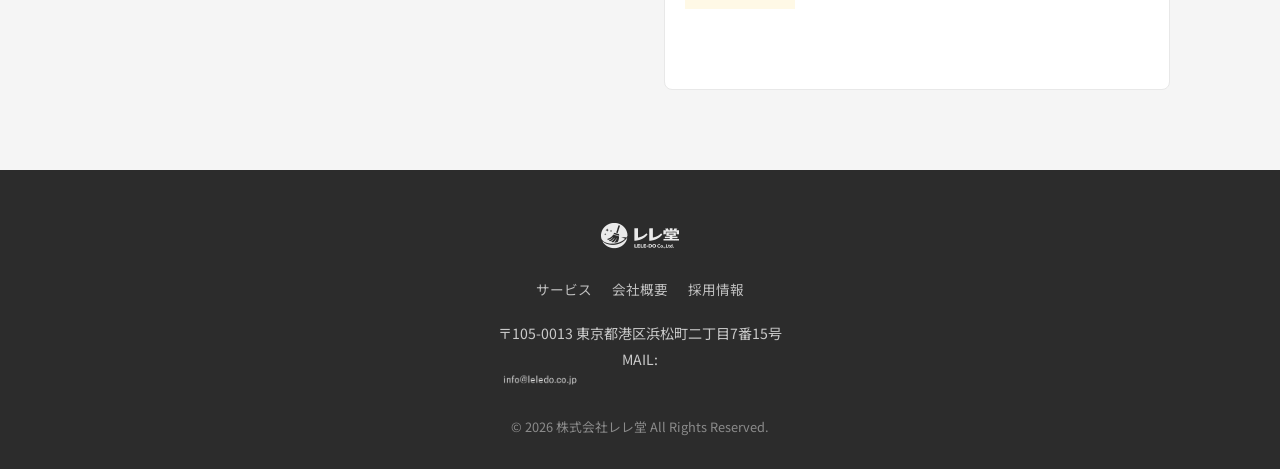
==== commit e91c571d: "サイト構成をシンプル化" ====
--- a/index.html
+++ b/index.html
@@ -21,7 +21,6 @@
           <li><a href="service.html">サービス</a></li>
           <li><a href="company.html">会社概要</a></li>
           <li><a href="recruit.html">採用情報</a></li>
-          <li><a href="contact.html">お問い合わせ</a></li>
         </ul>
       </nav>
       <a href="recruit.html#entry" class="btn-primary btn-header-cta">採用エントリー</a>
@@ -33,7 +32,6 @@
         <li><a href="service.html">サービス</a></li>
         <li><a href="company.html">会社概要</a></li>
         <li><a href="recruit.html">採用情報</a></li>
-        <li><a href="contact.html">お問い合わせ</a></li>
       </ul>
       <a href="recruit.html#entry" class="btn-primary">採用エントリー</a>
     </nav>
@@ -183,11 +181,10 @@
         <a href="service.html">サービス</a>
         <a href="company.html">会社概要</a>
         <a href="recruit.html">採用情報</a>
-        <a href="contact.html">お問い合わせ</a>
       </nav>
       <address>
         〒105-0013 東京都港区浜松町二丁目7番15号<br>
-        TEL: 【要確認】 / MAIL: 【要確認】
+        MAIL: <img src="images/mail_address.png" alt="info@leledo.co.jp" style="vertical-align:middle; height:1.1em;">
       </address>
       <p class="copyright">&copy; 2026 株式会社レレ堂 All Rights Reserved.</p>
     </div>
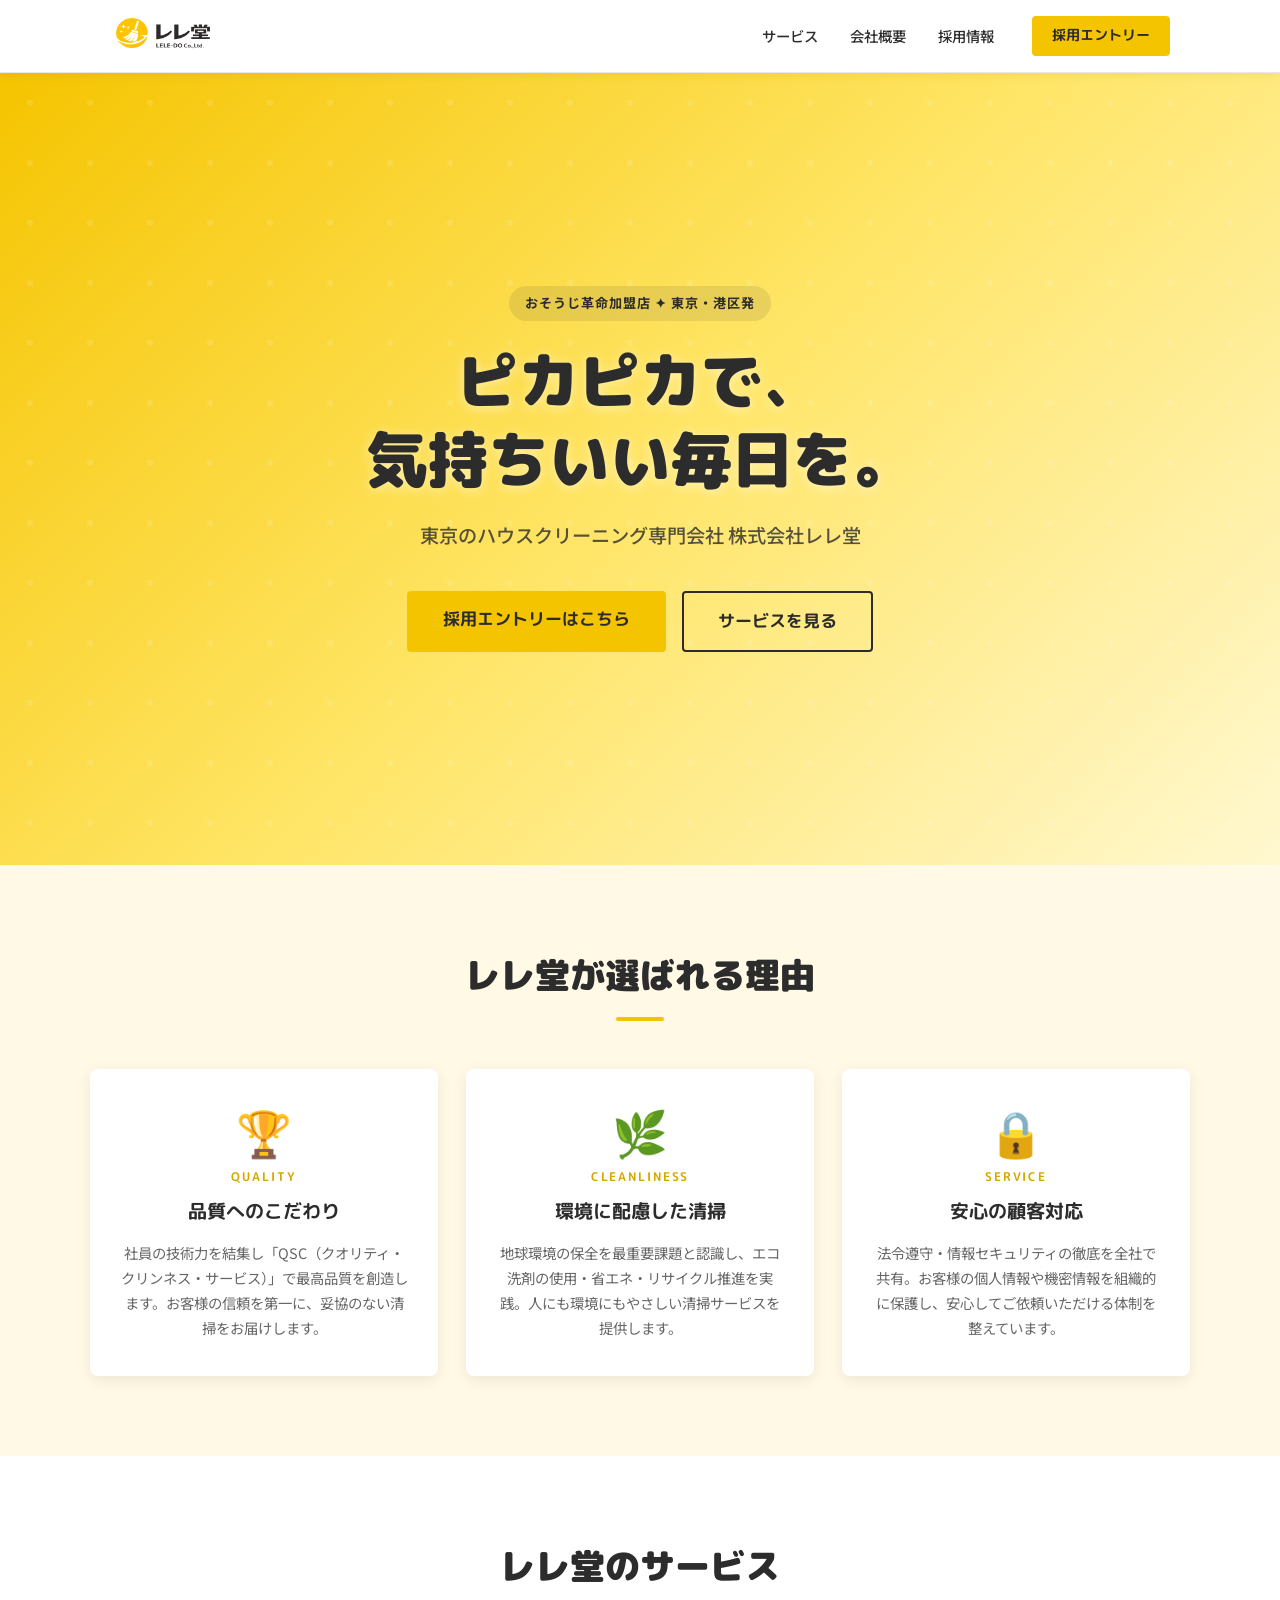
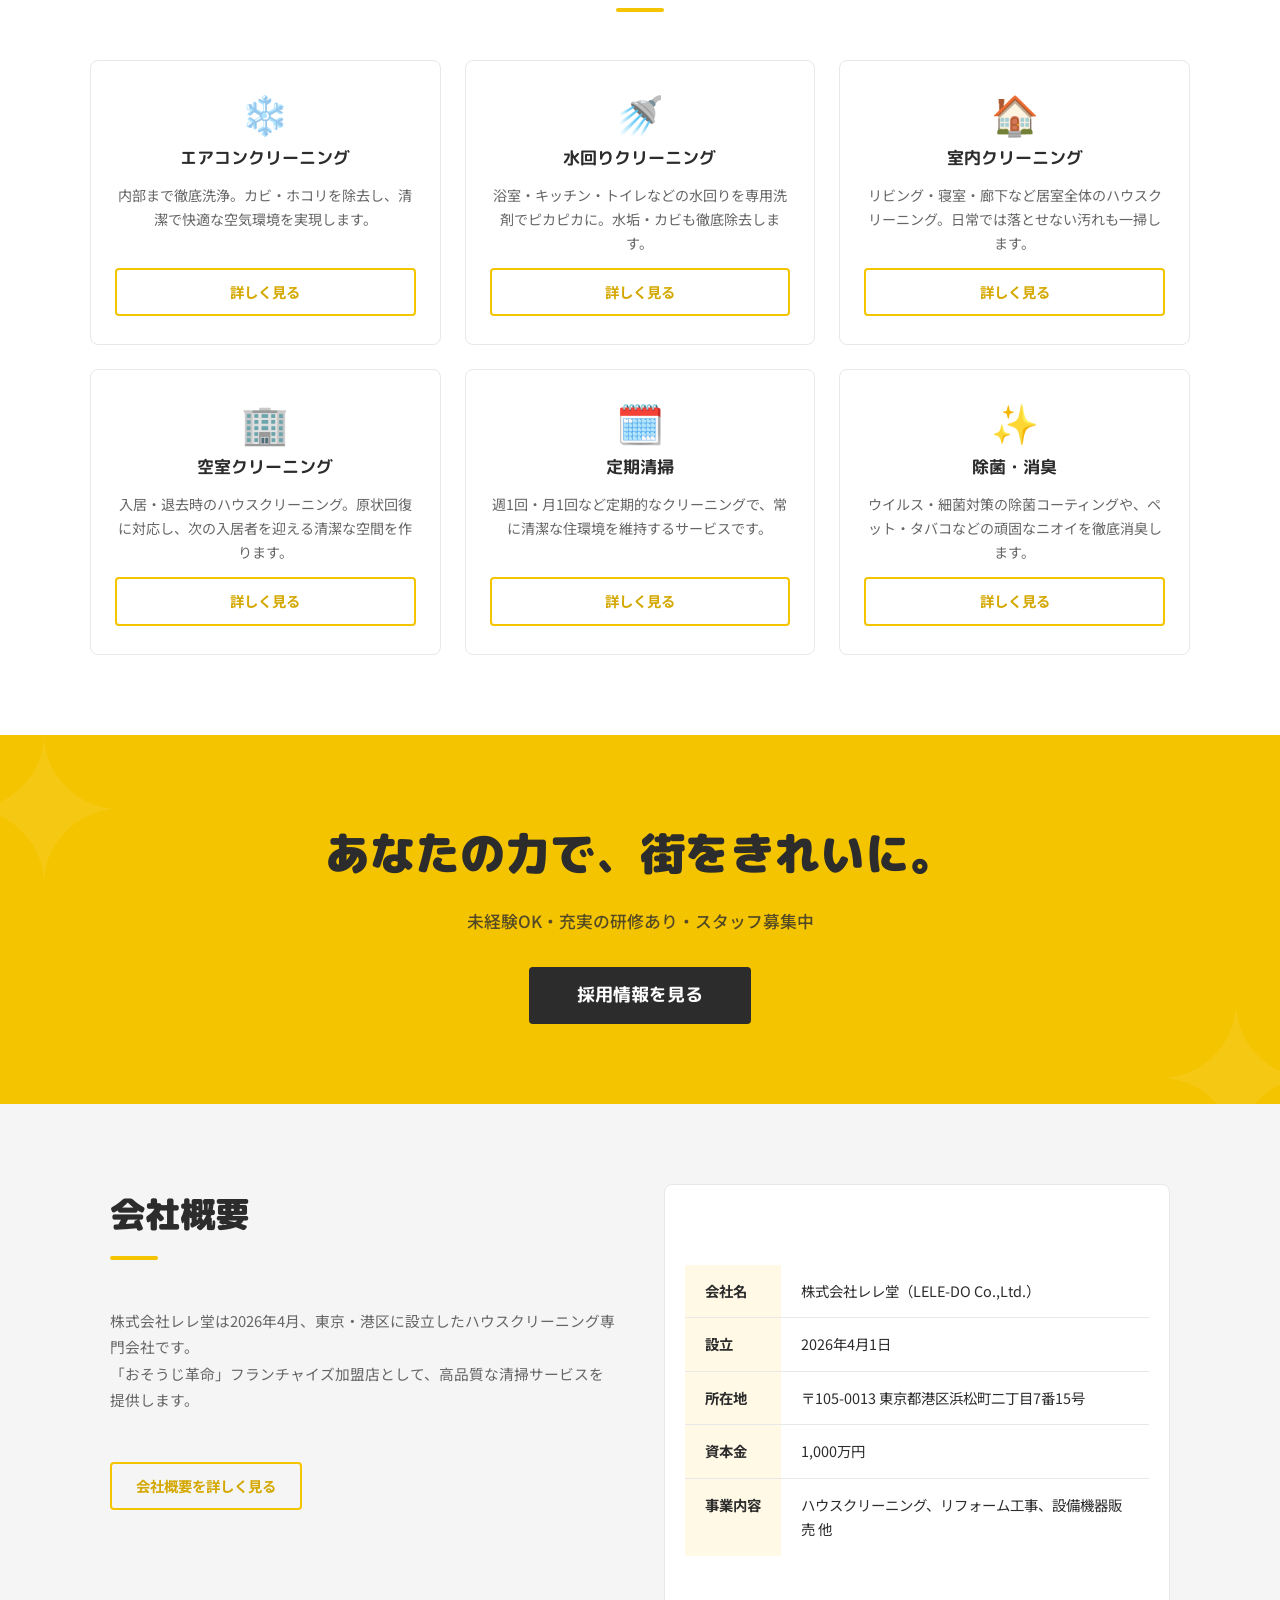
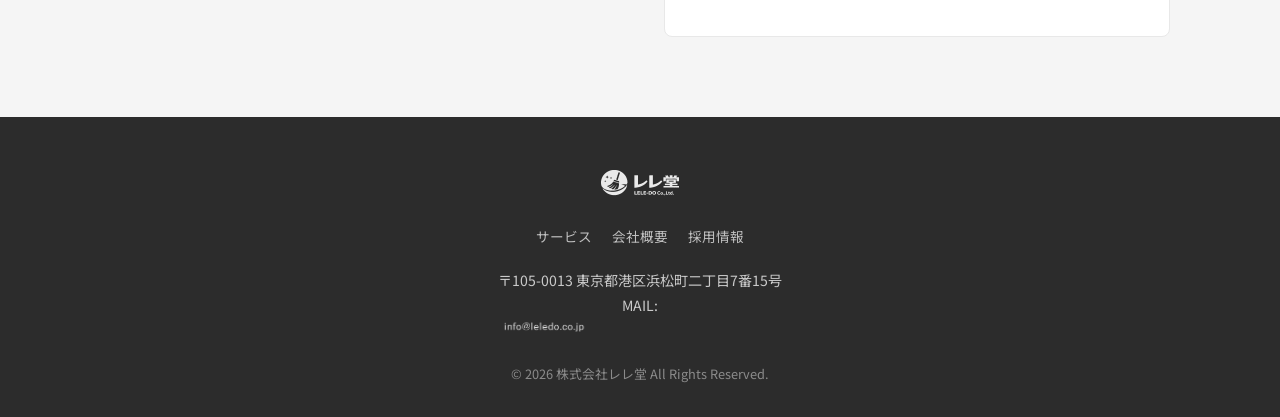
==== commit a0953255: "代表者名削除・フッターMAILレイアウト修正" ====
--- a/index.html
+++ b/index.html
@@ -156,9 +156,7 @@
           <dl class="company-brief">
             <dt>会社名</dt>
             <dd>株式会社レレ堂（LELE-DO Co.,Ltd.）</dd>
-            <dt>代表取締役</dt>
-            <dd>池田 欣邦（いけだ よしくに）</dd>
-            <dt>設立</dt>
+<dt>設立</dt>
             <dd>2026年4月1日</dd>
             <dt>所在地</dt>
             <dd>〒105-0013 東京都港区浜松町二丁目7番15号</dd>
@@ -184,7 +182,7 @@
       </nav>
       <address>
         〒105-0013 東京都港区浜松町二丁目7番15号<br>
-        MAIL: <img src="images/mail_address.png" alt="info@leledo.co.jp" style="vertical-align:middle; height:1.1em;">
+        <p>MAIL: <img src="images/mail_address.png" alt="メールアドレス" style="vertical-align:middle; height:1.2em;"></p>
       </address>
       <p class="copyright">&copy; 2026 株式会社レレ堂 All Rights Reserved.</p>
     </div>
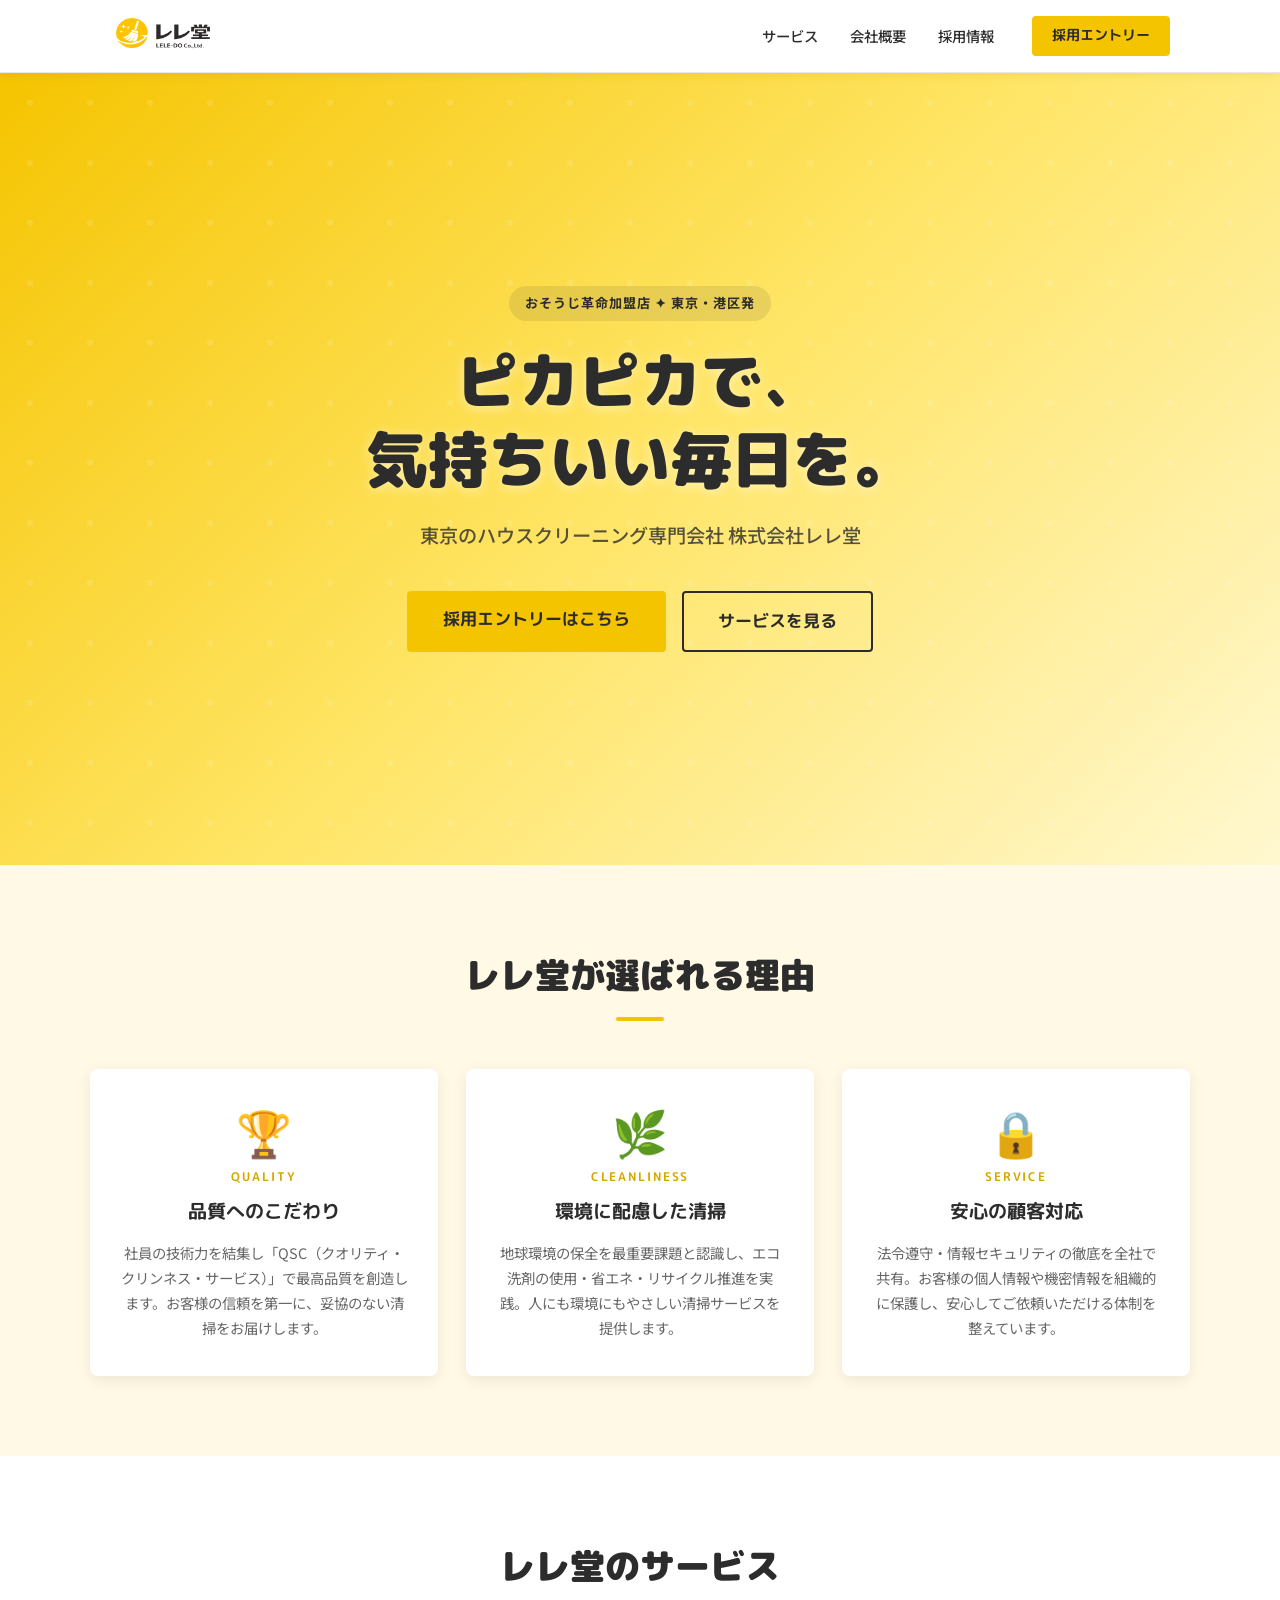
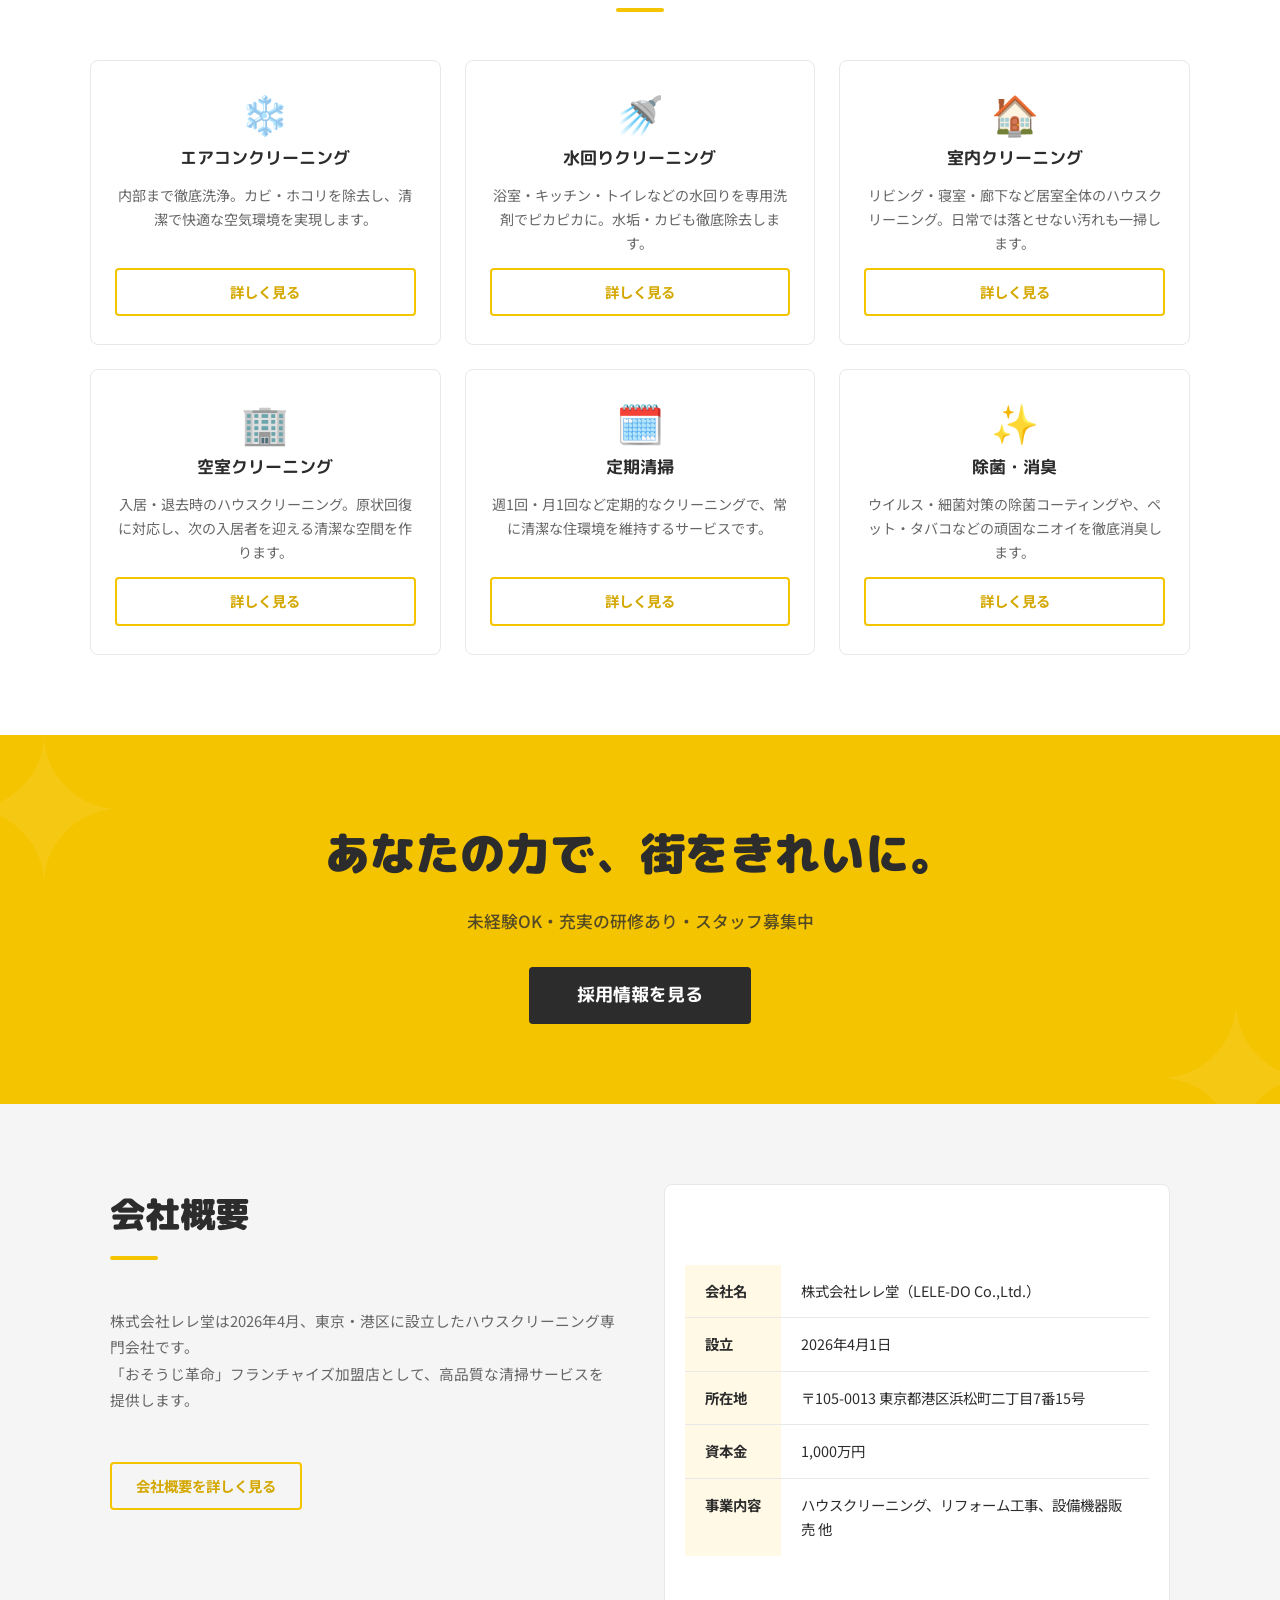
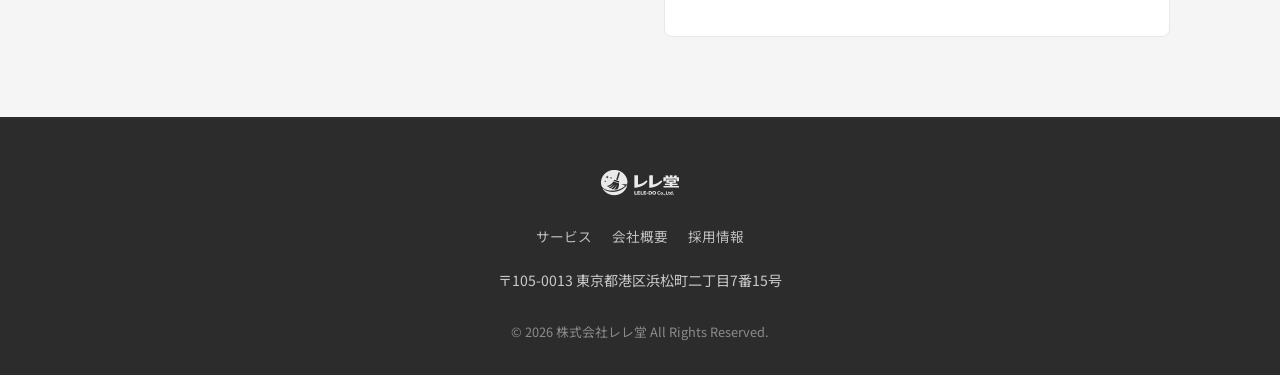
==== commit 433174ec: "フッターからMAIL情報を削除" ====
--- a/index.html
+++ b/index.html
@@ -182,7 +182,6 @@
       </nav>
       <address>
         〒105-0013 東京都港区浜松町二丁目7番15号<br>
-        <p>MAIL: <img src="images/mail_address.png" alt="メールアドレス" style="vertical-align:middle; height:1.2em;"></p>
       </address>
       <p class="copyright">&copy; 2026 株式会社レレ堂 All Rights Reserved.</p>
     </div>
